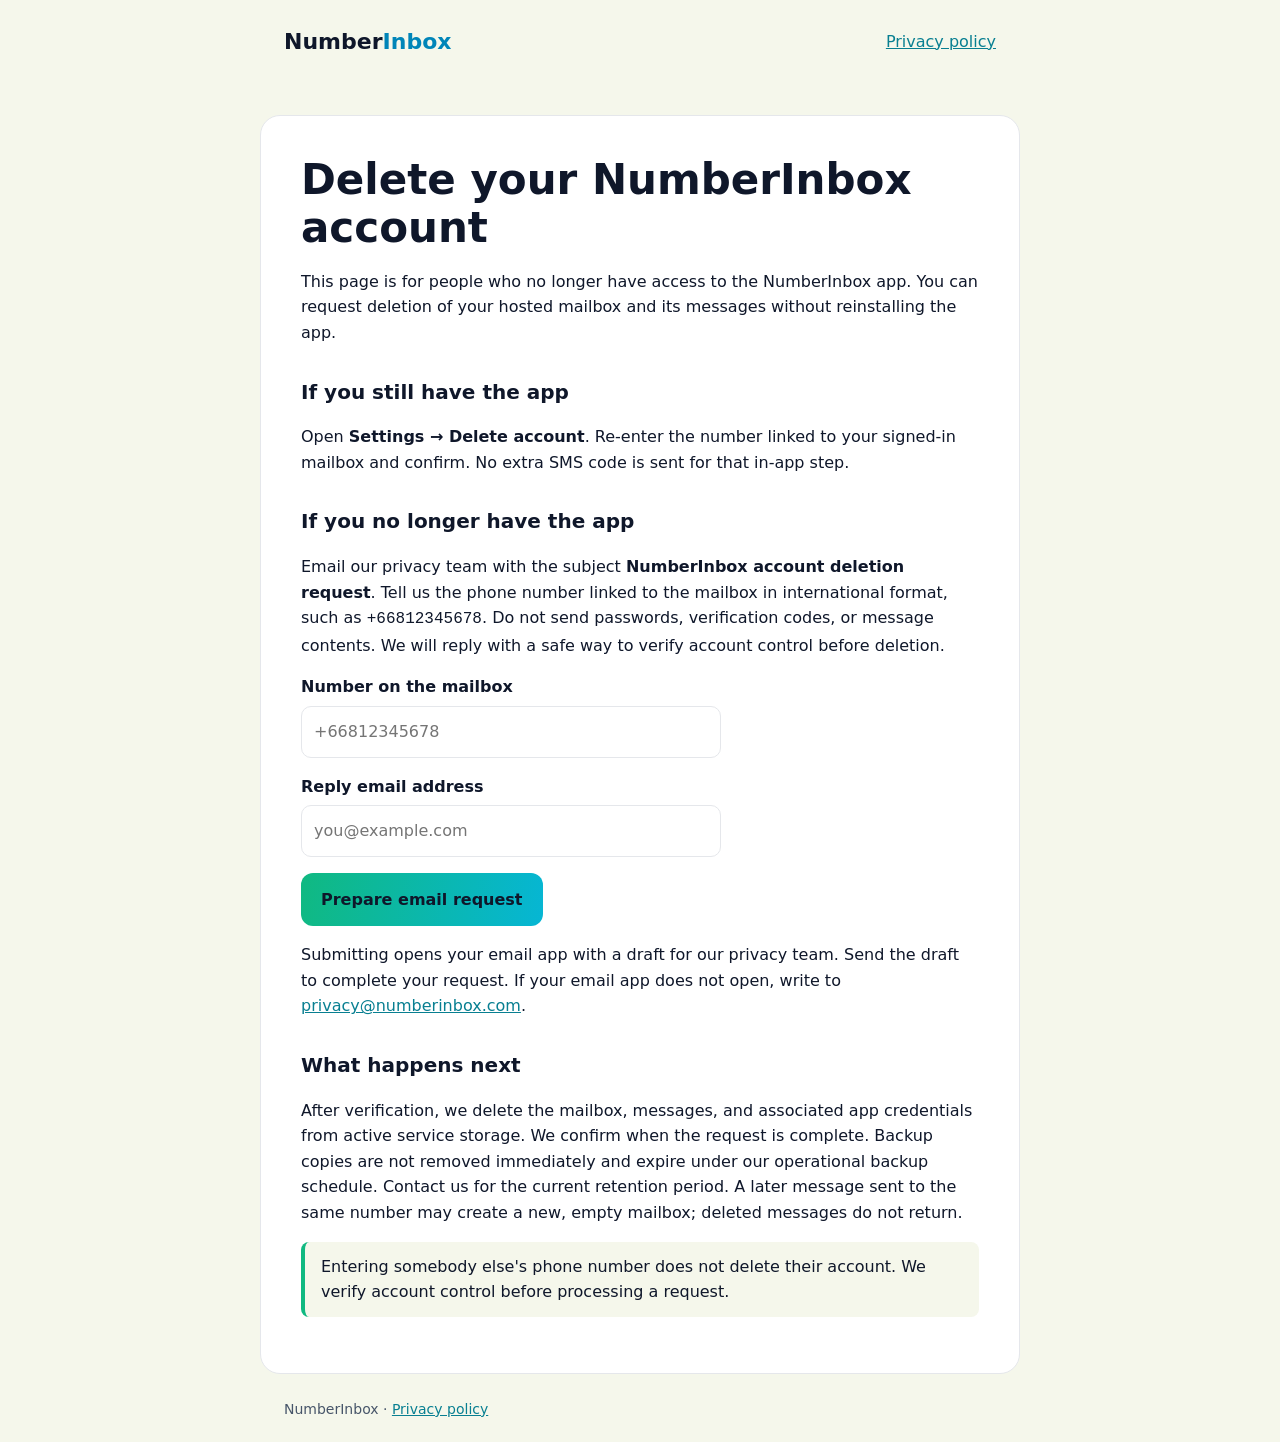
==== delete-account.html @ fffe62d2 "feat: document hosted mail and account deletion requests" ====
<!doctype html>
<html lang="en">
<head>
  <meta charset="utf-8">
  <meta name="viewport" content="width=device-width, initial-scale=1">
  <title>Delete your NumberInbox account</title>
  <meta name="description" content="Request deletion of your NumberInbox mailbox and account data.">
  <style>
    :root { color-scheme: light; --navy:#0F172A; --green:#10B981; --cyan:#06B6D4; --gray:#E5E7EB; --ice:#F5F7EB; }
    * { box-sizing:border-box; }
    body { margin:0; background:var(--ice); color:var(--navy); font:16px/1.6 Inter,system-ui,-apple-system,sans-serif; }
    header,main,footer { max-width:760px; margin:auto; padding:24px; }
    header { display:flex; align-items:center; justify-content:space-between; }
    a { color:#087f91; }
    .brand { font-size:22px; font-weight:800; text-decoration:none; color:var(--navy); }
    .brand span { color:#0085b8; }
    main { background:white; border:1px solid var(--gray); border-radius:20px; padding:40px; margin-top:32px; }
    h1 { font-size:clamp(28px,5vw,42px); line-height:1.15; margin:0 0 16px; }
    h2 { margin-top:30px; font-size:20px; }
    .button { display:inline-block; padding:14px 20px; border-radius:12px; background:linear-gradient(100deg,var(--green),var(--cyan)); color:var(--navy); font-weight:700; text-decoration:none; }
    .note { background:var(--ice); border-left:4px solid var(--green); padding:12px 16px; border-radius:8px; }
    label { display:block; font-weight:600; margin:16px 0 6px; }
    input { width:100%; max-width:420px; padding:12px; border:1px solid var(--gray); border-radius:10px; font:inherit; }
    button { border:0; cursor:pointer; font:inherit; }
    footer { font-size:14px; color:#475569; }
    @media(max-width:640px) { main { margin:12px; padding:24px; } }
  </style>
</head>
<body>
  <header><a class="brand" href="/privacy">Number<span>Inbox</span></a><a href="/privacy">Privacy policy</a></header>
  <main>
    <h1>Delete your NumberInbox account</h1>
    <p>This page is for people who no longer have access to the NumberInbox app. You can request deletion of your hosted mailbox and its messages without reinstalling the app.</p>
    <h2>If you still have the app</h2>
    <p>Open <strong>Settings → Delete account</strong>. Re-enter the number linked to your signed-in mailbox and confirm. No extra SMS code is sent for that in-app step.</p>
    <h2>If you no longer have the app</h2>
    <p>Email our privacy team with the subject <strong>NumberInbox account deletion request</strong>. Tell us the phone number linked to the mailbox in international format, such as <code>+66812345678</code>. Do not send passwords, verification codes, or message contents. We will reply with a safe way to verify account control before deletion.</p>
    <form id="deletion-request">
      <label for="phone">Number on the mailbox</label>
      <input id="phone" name="phone" type="tel" autocomplete="tel" inputmode="tel" placeholder="+66812345678" required>
      <label for="reply">Reply email address</label>
      <input id="reply" name="reply" type="email" autocomplete="email" placeholder="you@example.com" required>
      <p><button class="button" type="submit">Prepare email request</button></p>
    </form>
    <p>Submitting opens your email app with a draft for our privacy team. Send the draft to complete your request. If your email app does not open, write to <a href="mailto:privacy@numberinbox.com">privacy@numberinbox.com</a>.</p>
    <h2>What happens next</h2>
    <p>After verification, we delete the mailbox, messages, and associated app credentials from active service storage. We confirm when the request is complete. Backup copies are not removed immediately and expire under our operational backup schedule. Contact us for the current retention period. A later message sent to the same number may create a new, empty mailbox; deleted messages do not return.</p>
    <p class="note">Entering somebody else's phone number does not delete their account. We verify account control before processing a request.</p>
  </main>
  <footer>NumberInbox · <a href="/privacy">Privacy policy</a></footer>
  <script>
    document.getElementById('deletion-request').addEventListener('submit', function (event) {
      event.preventDefault();
      const phone = document.getElementById('phone').value.trim();
      const reply = document.getElementById('reply').value.trim();
      const subject = encodeURIComponent('NumberInbox account deletion request');
      const body = encodeURIComponent('Mailbox number: ' + phone + '\nReply email: ' + reply + '\n\nPlease tell me how to verify account control.');
      window.location.href = 'mailto:privacy@numberinbox.com?subject=' + subject + '&body=' + body;
    });
  </script>
</body>
</html>
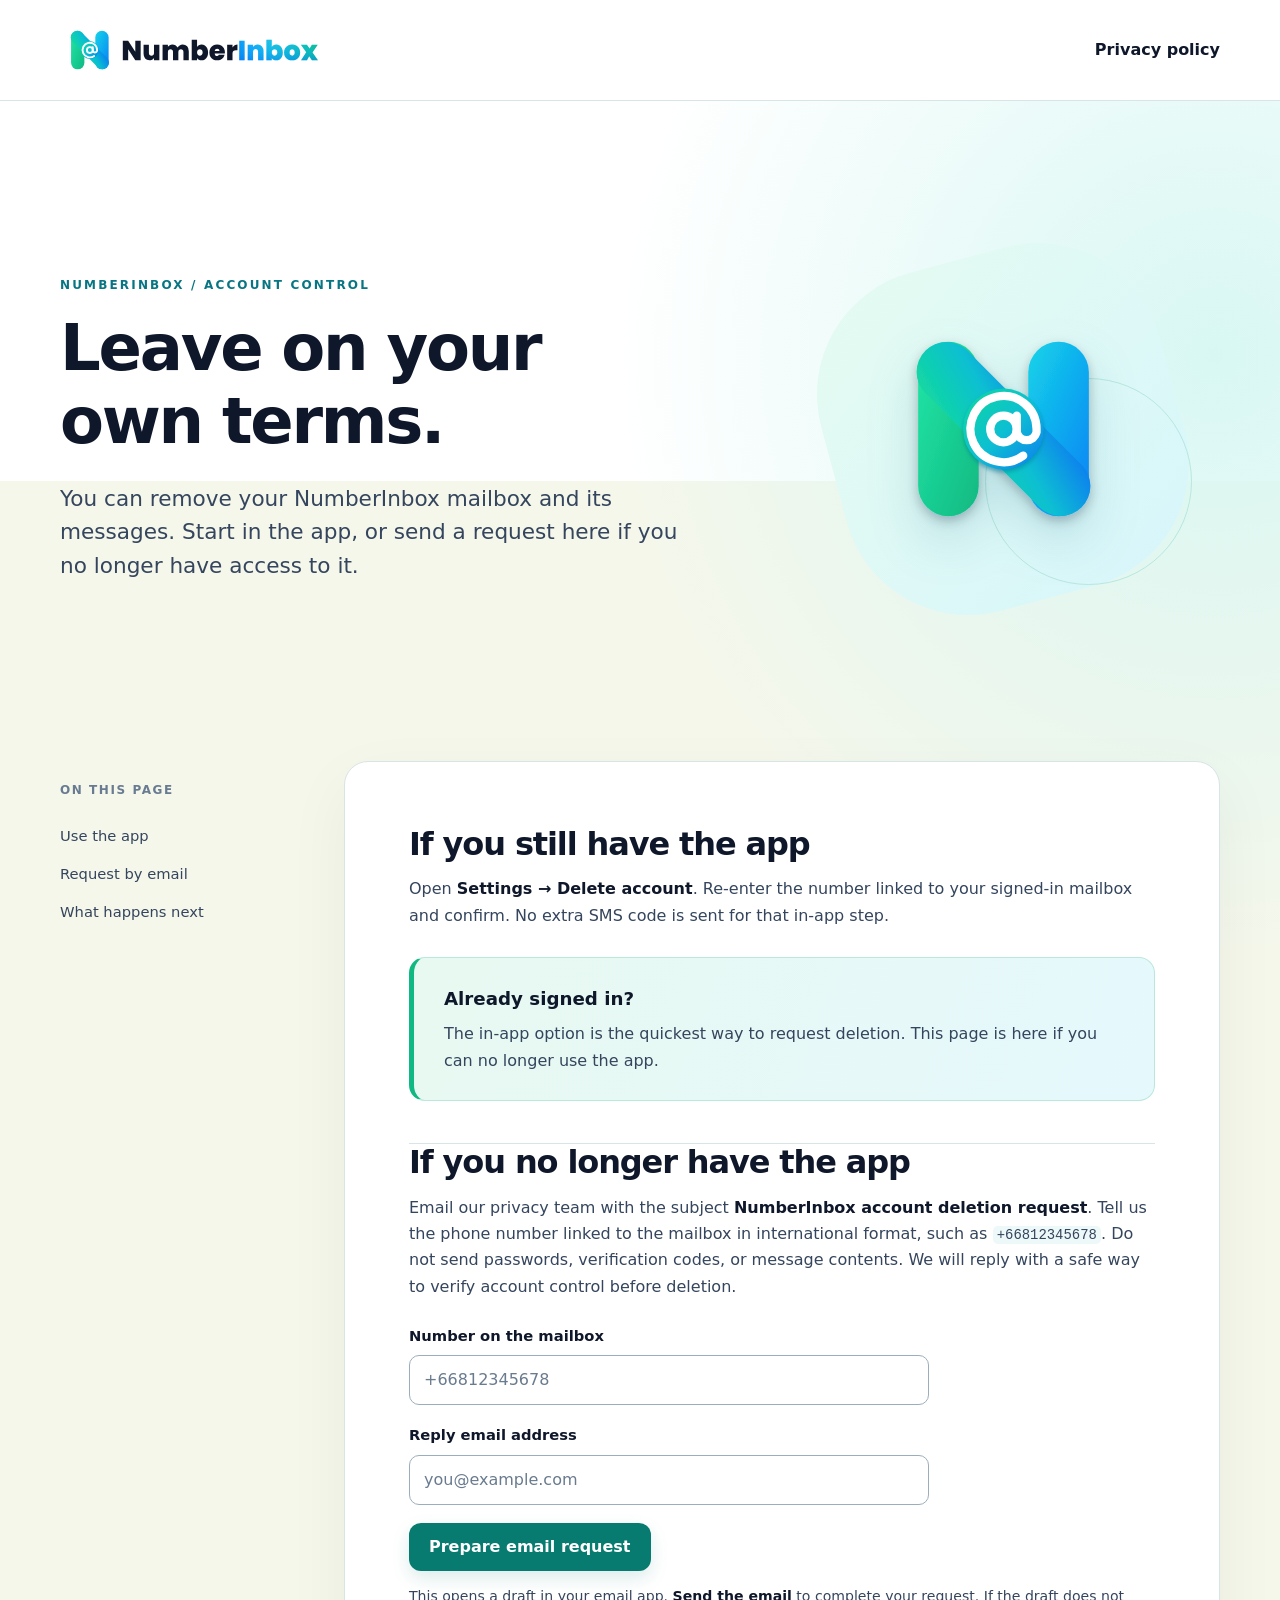
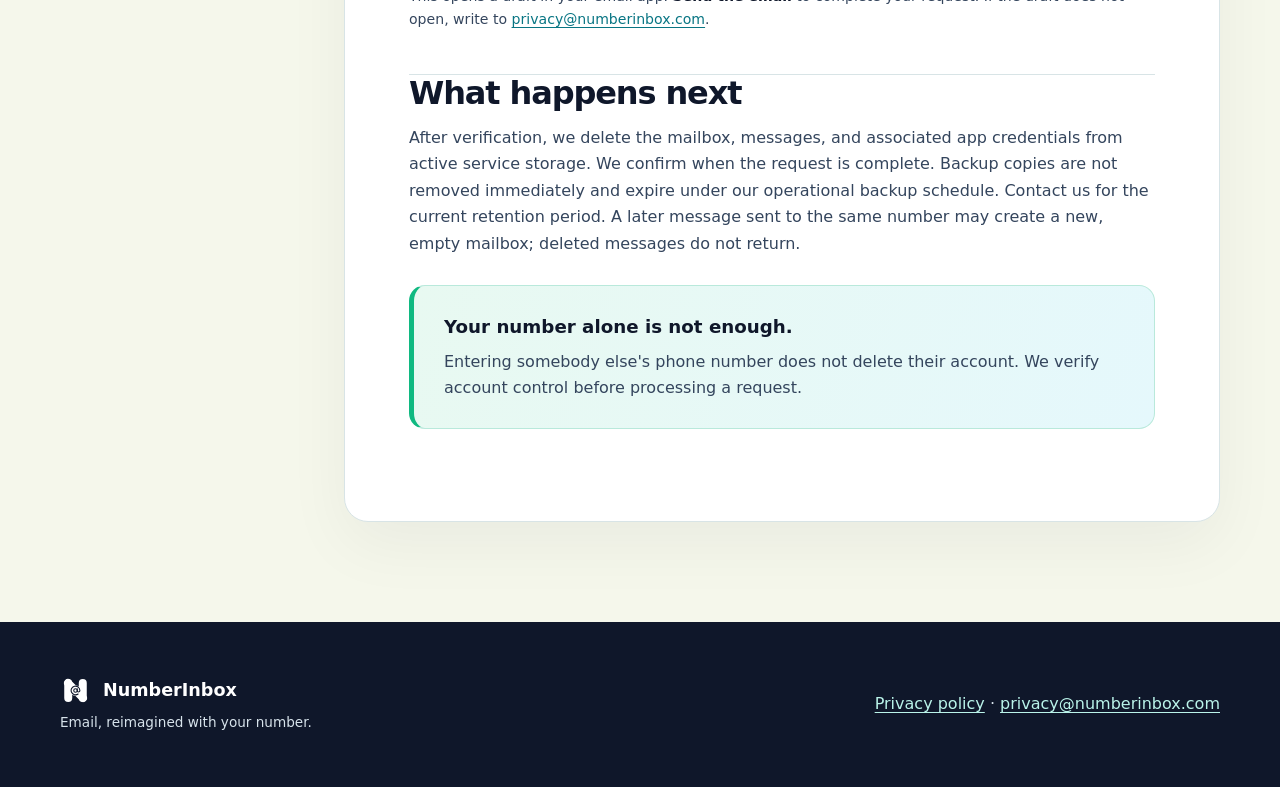
==== commit 00be5baf: "feat: redesign privacy and deletion pages for NumberInbox" ====
--- a/delete-account.html
+++ b/delete-account.html
@@ -3,51 +3,61 @@
 <head>
   <meta charset="utf-8">
   <meta name="viewport" content="width=device-width, initial-scale=1">
-  <title>Delete your NumberInbox account</title>
+  <meta name="theme-color" content="#0F172A">
   <meta name="description" content="Request deletion of your NumberInbox mailbox and account data.">
-  <style>
-    :root { color-scheme: light; --navy:#0F172A; --green:#10B981; --cyan:#06B6D4; --gray:#E5E7EB; --ice:#F5F7EB; }
-    * { box-sizing:border-box; }
-    body { margin:0; background:var(--ice); color:var(--navy); font:16px/1.6 Inter,system-ui,-apple-system,sans-serif; }
-    header,main,footer { max-width:760px; margin:auto; padding:24px; }
-    header { display:flex; align-items:center; justify-content:space-between; }
-    a { color:#087f91; }
-    .brand { font-size:22px; font-weight:800; text-decoration:none; color:var(--navy); }
-    .brand span { color:#0085b8; }
-    main { background:white; border:1px solid var(--gray); border-radius:20px; padding:40px; margin-top:32px; }
-    h1 { font-size:clamp(28px,5vw,42px); line-height:1.15; margin:0 0 16px; }
-    h2 { margin-top:30px; font-size:20px; }
-    .button { display:inline-block; padding:14px 20px; border-radius:12px; background:linear-gradient(100deg,var(--green),var(--cyan)); color:var(--navy); font-weight:700; text-decoration:none; }
-    .note { background:var(--ice); border-left:4px solid var(--green); padding:12px 16px; border-radius:8px; }
-    label { display:block; font-weight:600; margin:16px 0 6px; }
-    input { width:100%; max-width:420px; padding:12px; border:1px solid var(--gray); border-radius:10px; font:inherit; }
-    button { border:0; cursor:pointer; font:inherit; }
-    footer { font-size:14px; color:#475569; }
-    @media(max-width:640px) { main { margin:12px; padding:24px; } }
-  </style>
+  <title>Delete your account · NumberInbox</title>
+  <link rel="icon" href="/assets/numberinbox-mark.svg" type="image/svg+xml">
+  <link rel="stylesheet" href="/styles.css">
 </head>
 <body>
-  <header><a class="brand" href="/privacy">Number<span>Inbox</span></a><a href="/privacy">Privacy policy</a></header>
-  <main>
-    <h1>Delete your NumberInbox account</h1>
-    <p>This page is for people who no longer have access to the NumberInbox app. You can request deletion of your hosted mailbox and its messages without reinstalling the app.</p>
-    <h2>If you still have the app</h2>
-    <p>Open <strong>Settings → Delete account</strong>. Re-enter the number linked to your signed-in mailbox and confirm. No extra SMS code is sent for that in-app step.</p>
-    <h2>If you no longer have the app</h2>
-    <p>Email our privacy team with the subject <strong>NumberInbox account deletion request</strong>. Tell us the phone number linked to the mailbox in international format, such as <code>+66812345678</code>. Do not send passwords, verification codes, or message contents. We will reply with a safe way to verify account control before deletion.</p>
-    <form id="deletion-request">
-      <label for="phone">Number on the mailbox</label>
-      <input id="phone" name="phone" type="tel" autocomplete="tel" inputmode="tel" placeholder="+66812345678" required>
-      <label for="reply">Reply email address</label>
-      <input id="reply" name="reply" type="email" autocomplete="email" placeholder="you@example.com" required>
-      <p><button class="button" type="submit">Prepare email request</button></p>
-    </form>
-    <p>Submitting opens your email app with a draft for our privacy team. Send the draft to complete your request. If your email app does not open, write to <a href="mailto:privacy@numberinbox.com">privacy@numberinbox.com</a>.</p>
-    <h2>What happens next</h2>
-    <p>After verification, we delete the mailbox, messages, and associated app credentials from active service storage. We confirm when the request is complete. Backup copies are not removed immediately and expire under our operational backup schedule. Contact us for the current retention period. A later message sent to the same number may create a new, empty mailbox; deleted messages do not return.</p>
-    <p class="note">Entering somebody else's phone number does not delete their account. We verify account control before processing a request.</p>
-  </main>
-  <footer>NumberInbox · <a href="/privacy">Privacy policy</a></footer>
+  <a class="skip-link" href="#main">Skip to content</a>
+  <header class="site-header">
+    <div class="header-inner">
+      <a class="brand" href="/privacy" aria-label="NumberInbox privacy policy"><img src="/assets/numberinbox-logo.svg" alt="NumberInbox" width="1600" height="360"></a>
+      <nav aria-label="Page navigation"><a class="nav-link" href="/privacy">Privacy policy</a></nav>
+    </div>
+  </header>
+  <div class="page-shell">
+    <div class="hero">
+      <div>
+        <p class="eyebrow">NumberInbox / Account control</p>
+        <h1>Leave on your<br>own terms.</h1>
+        <p class="hero-lede">You can remove your NumberInbox mailbox and its messages. Start in the app, or send a request here if you no longer have access to it.</p>
+      </div>
+      <div class="hero-art" aria-hidden="true"><img src="/assets/numberinbox-mark.svg" alt="" width="512" height="512"></div>
+    </div>
+    <div class="content-grid">
+      <nav class="contents" aria-label="On this page">
+        <p class="contents-title">On this page</p>
+        <a href="#in-app">Use the app</a>
+        <a href="#request">Request by email</a>
+        <a href="#next">What happens next</a>
+      </nav>
+      <main class="document" id="main">
+        <section id="in-app">
+          <h2>If you still have the app</h2>
+          <p>Open <strong>Settings → Delete account</strong>. Re-enter the number linked to your signed-in mailbox and confirm. No extra SMS code is sent for that in-app step.</p>
+          <div class="callout"><span class="callout-title">Already signed in?</span><p>The in-app option is the quickest way to request deletion. This page is here if you can no longer use the app.</p></div>
+        </section>
+        <section id="request">
+          <h2>If you no longer have the app</h2>
+          <p>Email our privacy team with the subject <strong>NumberInbox account deletion request</strong>. Tell us the phone number linked to the mailbox in international format, such as <code>+66812345678</code>. Do not send passwords, verification codes, or message contents. We will reply with a safe way to verify account control before deletion.</p>
+          <form class="request-form" id="deletion-request">
+            <div class="field"><label for="phone">Number on the mailbox</label><input id="phone" name="phone" type="tel" autocomplete="tel" inputmode="tel" placeholder="+66812345678" required></div>
+            <div class="field"><label for="reply">Reply email address</label><input id="reply" name="reply" type="email" autocomplete="email" placeholder="you@example.com" required></div>
+            <div><button class="button" type="submit">Prepare email request</button></div>
+          </form>
+          <p class="form-help">This opens a draft in your email app. <strong>Send the email</strong> to complete your request. If the draft does not open, write to <a href="mailto:privacy@numberinbox.com">privacy@numberinbox.com</a>.</p>
+        </section>
+        <section id="next">
+          <h2>What happens next</h2>
+          <p>After verification, we delete the mailbox, messages, and associated app credentials from active service storage. We confirm when the request is complete. Backup copies are not removed immediately and expire under our operational backup schedule. Contact us for the current retention period. A later message sent to the same number may create a new, empty mailbox; deleted messages do not return.</p>
+          <div class="callout"><span class="callout-title">Your number alone is not enough.</span><p>Entering somebody else's phone number does not delete their account. We verify account control before processing a request.</p></div>
+        </section>
+      </main>
+    </div>
+  </div>
+  <footer class="site-footer"><div class="site-footer-inner"><div><div class="footer-brand"><img src="/assets/numberinbox-mark-white.svg" alt="" width="31" height="31">NumberInbox</div><p>Email, reimagined with your number.</p></div><div><a href="/privacy">Privacy policy</a> · <a href="mailto:privacy@numberinbox.com">privacy@numberinbox.com</a></div></div></footer>
   <script>
     document.getElementById('deletion-request').addEventListener('submit', function (event) {
       event.preventDefault();
--- a/styles.css
+++ b/styles.css
@@ -0,0 +1,93 @@
+:root {
+  color-scheme: light;
+  --navy: #0f172a;
+  --navy-soft: #263852;
+  --emerald: #10b981;
+  --cyan: #06b6d4;
+  --gray: #e5e7eb;
+  --ice: #f5f7eb;
+  --ink: #34455d;
+  --line: #d8e4e6;
+  --surface: #ffffff;
+  --focus: #0753a8;
+}
+
+* { box-sizing: border-box; }
+html { scroll-behavior: smooth; }
+body { margin: 0; background: var(--ice); color: var(--navy); font: 16px/1.65 Inter, ui-sans-serif, system-ui, -apple-system, BlinkMacSystemFont, "Segoe UI", sans-serif; }
+button, input { font: inherit; }
+img { max-width: 100%; }
+a { color: #087583; text-underline-offset: .18em; }
+a:hover { color: #075f70; }
+:focus-visible { outline: 3px solid var(--focus); outline-offset: 4px; border-radius: 4px; }
+.skip-link { position: absolute; z-index: 20; top: -100px; left: 16px; padding: 8px 14px; background: white; color: var(--navy); }
+.skip-link:focus { top: 12px; }
+.site-header { background: #fff; border-bottom: 1px solid var(--line); }
+.header-inner { width: min(1160px, calc(100% - 48px)); min-height: 100px; margin: auto; display: flex; align-items: center; justify-content: space-between; gap: 24px; }
+.brand { display: inline-flex; width: clamp(190px, 25vw, 265px); flex: 0 0 auto; }
+.brand img { display: block; width: 100%; height: auto; }
+.nav-link { color: var(--navy); font-weight: 700; text-decoration: none; border-bottom: 2px solid transparent; padding: 6px 0; }
+.nav-link:hover, .nav-link[aria-current="page"] { color: #087583; border-color: var(--emerald); }
+.page-shell { overflow: hidden; background: radial-gradient(circle at 95% 12%, #d8f7f3 0, transparent 27%), linear-gradient(180deg, #fff 0, #fff 380px, var(--ice) 380px); }
+.hero, .content-grid, .site-footer-inner { width: min(1160px, calc(100% - 48px)); margin: auto; }
+.hero { position: relative; display: grid; grid-template-columns: minmax(0, 1.2fr) minmax(290px, .8fr); align-items: center; gap: clamp(32px, 6vw, 96px); padding: clamp(48px, 6vw, 72px) 0 clamp(56px, 6vw, 76px); }
+.eyebrow { margin: 0 0 16px; color: #087583; font-size: .75rem; font-weight: 800; letter-spacing: .18em; text-transform: uppercase; }
+h1, h2, h3 { color: var(--navy); line-height: 1.14; letter-spacing: -.035em; }
+h1 { font-size: clamp(2.6rem, 5vw, 4.3rem); max-width: 760px; margin: 0 0 24px; }
+.hero-lede { max-width: 630px; color: var(--ink); font-size: clamp(1.08rem, 1.7vw, 1.35rem); line-height: 1.55; margin: 0; }
+.hero-art { position: relative; min-height: 265px; display: flex; align-items: center; justify-content: center; }
+.hero-art::before { content: ""; position: absolute; width: min(100%, 350px); aspect-ratio: 1; border-radius: 36%; background: linear-gradient(145deg, #e5fbf1, #d7f6fb); transform: rotate(-15deg); }
+.hero-art::after { content: ""; position: absolute; width: 205px; height: 205px; border: 1px solid #b7e8df; border-radius: 50%; transform: translate(85px, 52px); }
+.hero-art img { position: relative; z-index: 1; width: min(70%, 235px); filter: drop-shadow(0 22px 24px #096d8b2b); }
+.content-grid { display: grid; grid-template-columns: 220px minmax(0, 1fr); align-items: start; gap: clamp(32px, 5vw, 72px); padding-bottom: 100px; }
+.contents { position: sticky; top: 24px; padding: 20px 0; }
+.contents-title { margin: 0 0 16px; color: #687b91; font-size: .75rem; font-weight: 800; letter-spacing: .13em; text-transform: uppercase; }
+.contents a { display: block; color: var(--ink); text-decoration: none; font-size: .92rem; padding: 7px 0; }
+.contents a:hover { color: #087583; text-decoration: underline; }
+.document { min-width: 0; background: var(--surface); border: 1px solid var(--line); border-radius: 24px; box-shadow: 0 22px 65px #0f172a0d; padding: clamp(26px, 5vw, 64px); }
+.document-meta { margin: 0 0 24px; color: #52647b; font-size: .88rem; }
+.document h2 { font-size: clamp(1.55rem, 2.6vw, 2rem); margin: 48px 0 14px; scroll-margin-top: 24px; }
+.document h2:first-child { margin-top: 0; }
+.document p { color: var(--ink); margin: 0 0 18px; }
+.document ul { color: var(--ink); padding-left: 1.4em; margin: 0 0 20px; }
+.document li { padding-left: 4px; margin: 12px 0; }
+.document strong { color: var(--navy); }
+.document code { font-size: .87em; overflow-wrap: anywhere; background: #edf8f8; border-radius: 5px; padding: .1em .3em; }
+.document section + section { border-top: 1px solid var(--line); margin-top: 42px; }
+.callout { position: relative; padding: 26px 30px; background: linear-gradient(112deg, #e8f9f1, #e5f8fc); border: 1px solid #b9e9db; border-left: 5px solid var(--emerald); border-radius: 16px; margin: 28px 0; }
+.callout p:last-child { margin-bottom: 0; }
+.callout-title { display: block; font-size: 1.14rem; font-weight: 800; margin: 0 0 7px; }
+.button { display: inline-flex; align-items: center; justify-content: center; min-height: 48px; padding: 11px 20px; border: 0; border-radius: 12px; background: #087b70; color: #fff; font-weight: 750; text-align: center; text-decoration: none; cursor: pointer; box-shadow: 0 7px 18px #087b7024; }
+.button:hover { background: #07625b; color: #fff; }
+.text-link { font-weight: 750; }
+.request-form { display: grid; gap: 18px; margin: 24px 0 14px; max-width: 520px; }
+.field label { display: block; margin: 0 0 7px; color: var(--navy); font-size: .92rem; font-weight: 750; }
+.field input { display: block; width: 100%; min-height: 50px; border: 1px solid #9caebd; border-radius: 10px; background: #fff; color: var(--navy); padding: 10px 14px; }
+.field input::placeholder { color: #697b8e; }
+.field input:focus { border-color: #087583; outline: 3px solid #06b6d436; }
+.form-help { font-size: .88rem; }
+.site-footer { background: var(--navy); color: #d7e3eb; }
+.site-footer-inner { min-height: 165px; display: flex; align-items: center; justify-content: space-between; gap: 28px; }
+.footer-brand { display: flex; align-items: center; gap: 12px; color: #fff; font-size: 1.1rem; font-weight: 800; }
+.footer-brand img { width: 31px; height: 31px; }
+.site-footer p { margin: 5px 0 0; font-size: .85rem; }
+.site-footer a { color: #baf4ea; }
+@media (max-width: 800px) {
+  .hero { grid-template-columns: 1fr; gap: 0; padding: 55px 0 65px; }
+  .hero-art { display: none; }
+  .content-grid { display: block; padding-bottom: 50px; }
+  .contents { position: static; display: flex; flex-wrap: wrap; gap: 0 16px; padding: 0 0 22px; }
+  .contents-title { flex-basis: 100%; margin-bottom: 4px; }
+  .contents a { padding: 5px 0; }
+}
+@media (max-width: 560px) {
+  .header-inner, .hero, .content-grid, .site-footer-inner { width: min(100% - 32px, 1160px); }
+  .header-inner { min-height: 75px; gap: 14px; }
+  .brand { width: 172px; }
+  .nav-link { font-size: .85rem; }
+  .hero { padding-top: 42px; }
+  .document { border-radius: 18px; }
+  .callout { padding: 20px; }
+  .site-footer-inner { min-height: 190px; flex-direction: column; align-items: flex-start; justify-content: center; }
+}
+@media (prefers-reduced-motion: reduce) { html { scroll-behavior: auto; } }
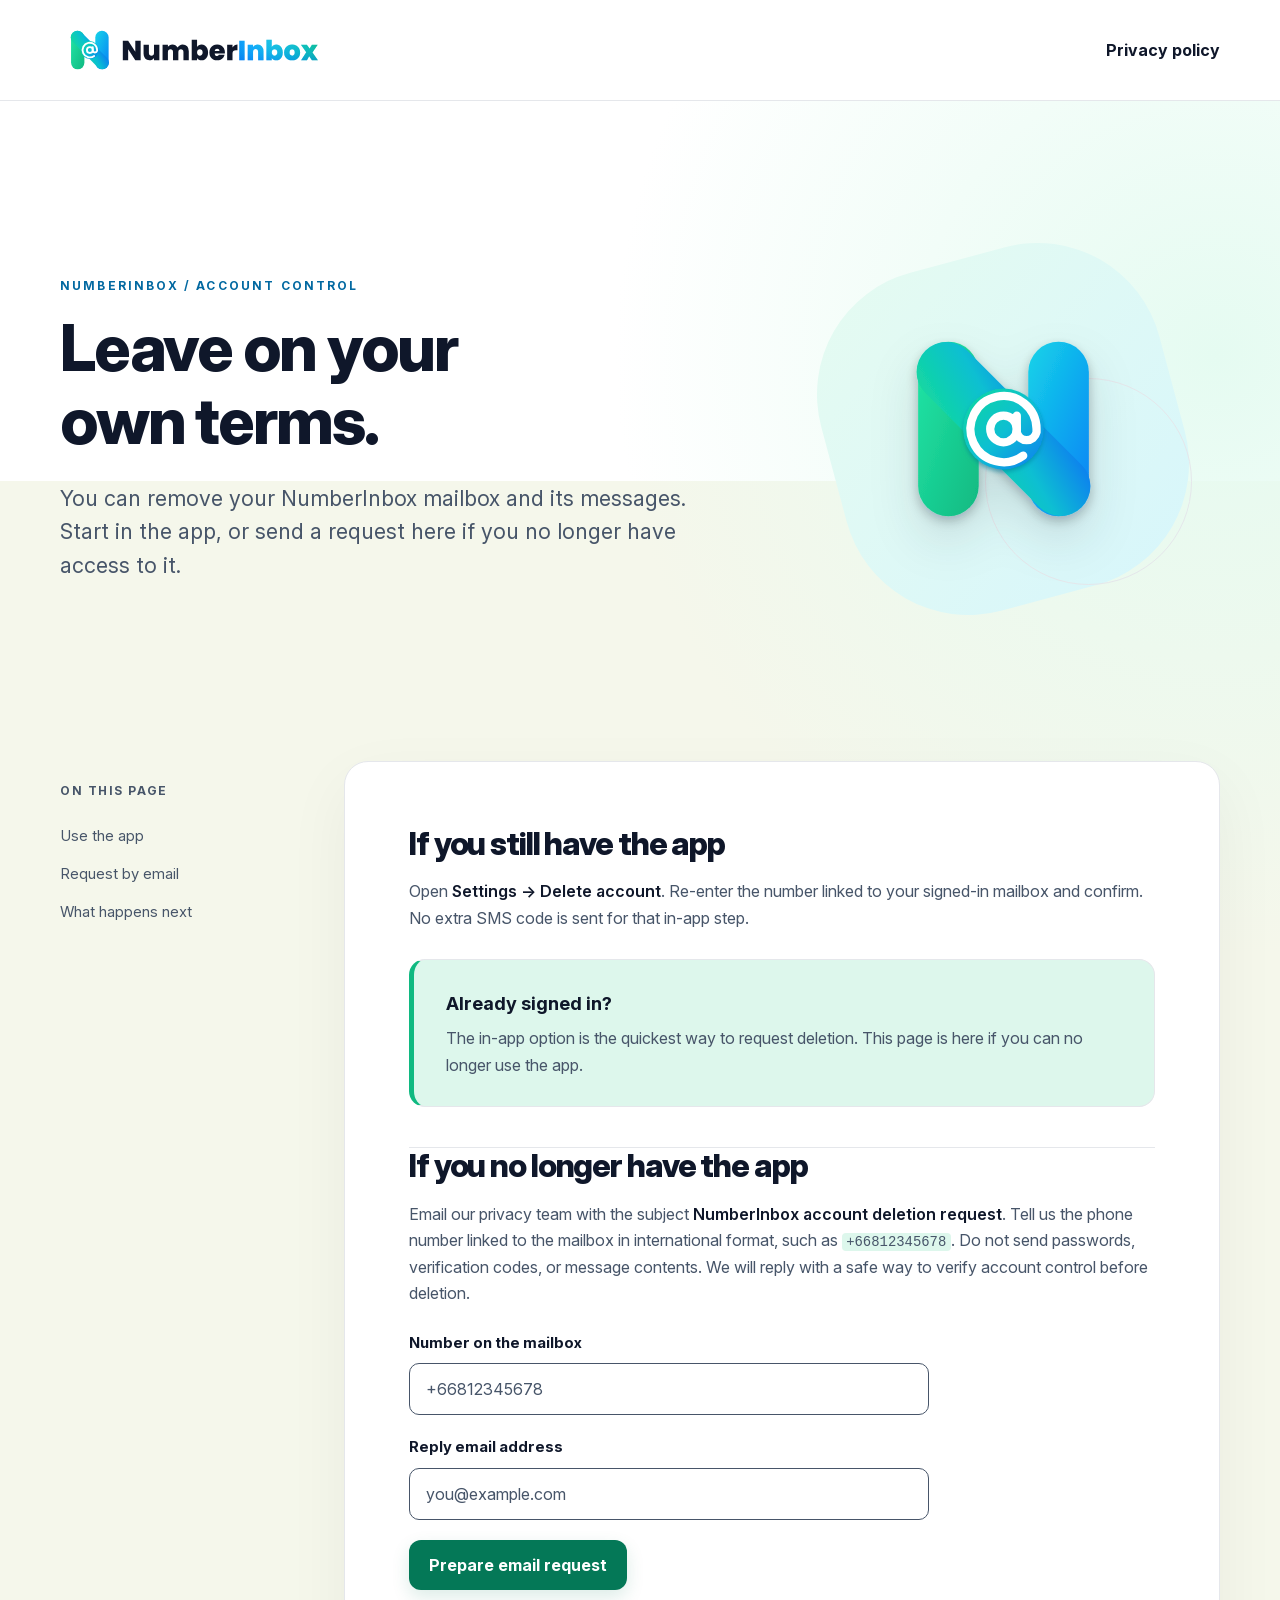
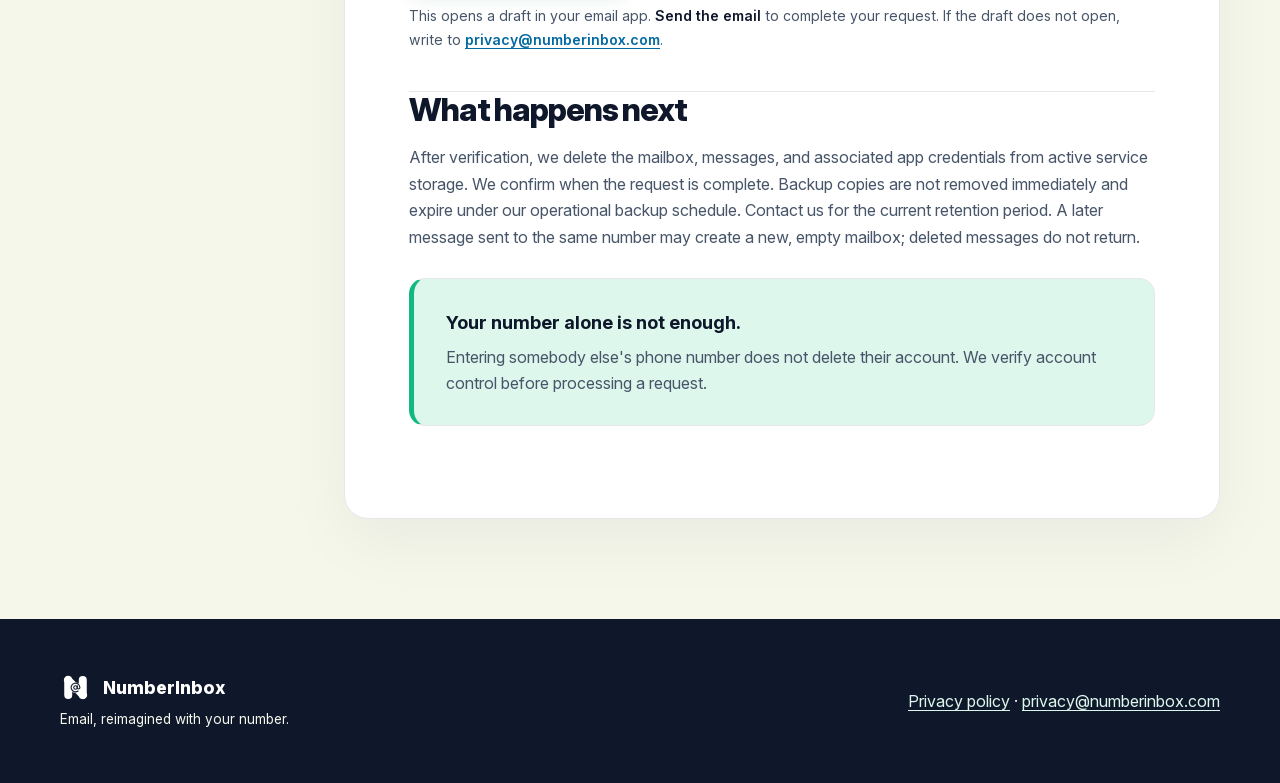
==== commit 88a74ffe: "feat: standardize site brand tokens, self-host Inter, add verification" ====
--- a/delete-account.html
+++ b/delete-account.html
@@ -7,6 +7,11 @@
   <meta name="description" content="Request deletion of your NumberInbox mailbox and account data.">
   <title>Delete your account · NumberInbox</title>
   <link rel="icon" href="/assets/numberinbox-mark.svg" type="image/svg+xml">
+  <link rel="preload"
+        href="/assets/fonts/InterVariable.woff2"
+        as="font"
+        type="font/woff2"
+        crossorigin>
   <link rel="stylesheet" href="/styles.css">
 </head>
 <body>
--- a/styles.css
+++ b/styles.css
@@ -1,77 +1,296 @@
+@font-face {
+  font-family: "Inter";
+  src: url("/assets/fonts/InterVariable.woff2") format("woff2");
+  font-style: normal;
+  font-weight: 100 900;
+  font-display: swap;
+}
+
 :root {
   color-scheme: light;
-  --navy: #0f172a;
-  --navy-soft: #263852;
-  --emerald: #10b981;
-  --cyan: #06b6d4;
-  --gray: #e5e7eb;
-  --ice: #f5f7eb;
-  --ink: #34455d;
-  --line: #d8e4e6;
-  --surface: #ffffff;
-  --focus: #0753a8;
+
+  --color-navy: #0F172A;
+  --color-emerald: #10B981;
+  --color-cyan: #06B6D4;
+  --color-gray: #E5E7EB;
+  --color-ice: #F5F7EB;
+  --color-white: #FFFFFF;
+  --color-action-green: #047857;
+  --color-action-green-hover: #065F46;
+  --color-action-blue: #0369A1;
+  --color-action-blue-hover: #075985;
+  --color-slate: #475569;
+  --color-mint: #DDF7EC;
+  --color-danger: #C0392B;
+  --color-emerald-tint: #E5FBF1;
+  --color-cyan-tint: #D7F6FB;
+
+  --text-primary: var(--color-navy);
+  --text-secondary: var(--color-slate);
+  --surface-page: var(--color-ice);
+  --surface-card: var(--color-white);
+  --surface-callout: var(--color-mint);
+  --border-subtle: var(--color-gray);
+  --border-control: var(--color-slate);
+  --action-primary: var(--color-action-green);
+  --action-primary-hover: var(--color-action-green-hover);
+  --link-default: var(--color-action-blue);
+  --link-hover: var(--color-action-blue-hover);
+  --focus-light: var(--color-action-blue);
+  --focus-dark: var(--color-white);
+
+  --shadow-document: 0 22px 65px rgb(15 23 42 / 5%);
+  --shadow-button: 0 7px 18px rgb(4 120 87 / 14%);
+  --shadow-mark: 0 22px 24px rgb(15 23 42 / 12%);
+
+  --font-body: "Inter", ui-sans-serif, system-ui, -apple-system,
+    BlinkMacSystemFont, "Segoe UI", sans-serif;
+
+  --space-4: 4px;
+  --space-8: 8px;
+  --space-12: 12px;
+  --space-16: 16px;
+  --space-20: 20px;
+  --space-24: 24px;
+  --space-28: 28px;
+  --space-32: 32px;
+  --space-40: 40px;
+  --space-48: 48px;
+  --space-56: 56px;
+  --space-64: 64px;
+  --space-72: 72px;
+  --space-80: 80px;
+  --space-96: 96px;
+  --space-100: 100px;
+
+  --radius-control: 12px;
+  --radius-callout: 16px;
+  --radius-document: 24px;
+  --radius-code: 4px;
+  --radius-focus: 4px;
 }
 
 * { box-sizing: border-box; }
 html { scroll-behavior: smooth; }
-body { margin: 0; background: var(--ice); color: var(--navy); font: 16px/1.65 Inter, ui-sans-serif, system-ui, -apple-system, BlinkMacSystemFont, "Segoe UI", sans-serif; }
+body {
+  margin: 0;
+  background: var(--surface-page);
+  color: var(--text-primary);
+  font-family: var(--font-body);
+  font-size: 1rem;
+  line-height: 1.65;
+}
 button, input { font: inherit; }
 img { max-width: 100%; }
-a { color: #087583; text-underline-offset: .18em; }
-a:hover { color: #075f70; }
-:focus-visible { outline: 3px solid var(--focus); outline-offset: 4px; border-radius: 4px; }
-.skip-link { position: absolute; z-index: 20; top: -100px; left: 16px; padding: 8px 14px; background: white; color: var(--navy); }
+::selection { background: var(--surface-callout); color: var(--text-primary); }
+
+a { color: var(--link-default); text-decoration: underline; text-underline-offset: .18em; }
+a:hover, a:active { color: var(--link-hover); }
+
+:focus-visible {
+  outline: 3px solid var(--focus-light);
+  outline-offset: 4px;
+  border-radius: var(--radius-focus);
+}
+
+.skip-link {
+  position: absolute;
+  z-index: 20;
+  top: -100px;
+  left: 16px;
+  padding: 8px 14px;
+  background: var(--surface-card);
+  color: var(--text-primary);
+}
 .skip-link:focus { top: 12px; }
-.site-header { background: #fff; border-bottom: 1px solid var(--line); }
-.header-inner { width: min(1160px, calc(100% - 48px)); min-height: 100px; margin: auto; display: flex; align-items: center; justify-content: space-between; gap: 24px; }
-.brand { display: inline-flex; width: clamp(190px, 25vw, 265px); flex: 0 0 auto; }
+
+.site-header { background: var(--surface-card); border-bottom: 1px solid var(--border-subtle); }
+.header-inner {
+  width: min(1160px, calc(100% - 48px));
+  min-height: 100px;
+  margin: auto;
+  display: flex;
+  flex-wrap: wrap;
+  align-items: center;
+  justify-content: space-between;
+  gap: 24px;
+}
+.brand { display: inline-flex; width: clamp(190px, 25vw, 265px); flex: 0 1 auto; min-width: 0; }
 .brand img { display: block; width: 100%; height: auto; }
-.nav-link { color: var(--navy); font-weight: 700; text-decoration: none; border-bottom: 2px solid transparent; padding: 6px 0; }
-.nav-link:hover, .nav-link[aria-current="page"] { color: #087583; border-color: var(--emerald); }
-.page-shell { overflow: hidden; background: radial-gradient(circle at 95% 12%, #d8f7f3 0, transparent 27%), linear-gradient(180deg, #fff 0, #fff 380px, var(--ice) 380px); }
+.nav-link {
+  color: var(--text-primary);
+  font-weight: 700;
+  text-decoration: none;
+  border-bottom: 2px solid transparent;
+  padding: 6px 0;
+}
+.nav-link:hover, .nav-link[aria-current="page"] {
+  color: var(--link-default);
+  border-color: var(--color-emerald);
+  text-decoration: underline;
+}
+
+.page-shell {
+  overflow: hidden;
+  background:
+    radial-gradient(circle at 95% 12%, var(--color-emerald-tint) 0, transparent 27%),
+    linear-gradient(180deg, var(--color-white) 0, var(--color-white) 380px, var(--surface-page) 380px);
+}
 .hero, .content-grid, .site-footer-inner { width: min(1160px, calc(100% - 48px)); margin: auto; }
-.hero { position: relative; display: grid; grid-template-columns: minmax(0, 1.2fr) minmax(290px, .8fr); align-items: center; gap: clamp(32px, 6vw, 96px); padding: clamp(48px, 6vw, 72px) 0 clamp(56px, 6vw, 76px); }
-.eyebrow { margin: 0 0 16px; color: #087583; font-size: .75rem; font-weight: 800; letter-spacing: .18em; text-transform: uppercase; }
-h1, h2, h3 { color: var(--navy); line-height: 1.14; letter-spacing: -.035em; }
-h1 { font-size: clamp(2.6rem, 5vw, 4.3rem); max-width: 760px; margin: 0 0 24px; }
-.hero-lede { max-width: 630px; color: var(--ink); font-size: clamp(1.08rem, 1.7vw, 1.35rem); line-height: 1.55; margin: 0; }
+.hero {
+  position: relative;
+  display: grid;
+  grid-template-columns: minmax(0, 1.2fr) minmax(290px, .8fr);
+  align-items: center;
+  gap: clamp(32px, 6vw, 96px);
+  padding: clamp(48px, 6vw, 72px) 0 clamp(56px, 6vw, 76px);
+}
+.eyebrow {
+  margin: 0 0 16px;
+  color: var(--link-default);
+  font-size: .75rem;
+  font-weight: 700;
+  letter-spacing: .18em;
+  text-transform: uppercase;
+}
+h1, h2, h3 { color: var(--text-primary); line-height: 1.14; letter-spacing: -.035em; }
+h1 { font-size: clamp(2.6rem, 5vw, 4.3rem); font-weight: 800; max-width: 760px; margin: 0 0 24px; }
+.hero-lede {
+  max-width: 630px;
+  color: var(--text-secondary);
+  font-size: clamp(1.08rem, 1.7vw, 1.35rem);
+  line-height: 1.55;
+  margin: 0;
+}
 .hero-art { position: relative; min-height: 265px; display: flex; align-items: center; justify-content: center; }
-.hero-art::before { content: ""; position: absolute; width: min(100%, 350px); aspect-ratio: 1; border-radius: 36%; background: linear-gradient(145deg, #e5fbf1, #d7f6fb); transform: rotate(-15deg); }
-.hero-art::after { content: ""; position: absolute; width: 205px; height: 205px; border: 1px solid #b7e8df; border-radius: 50%; transform: translate(85px, 52px); }
-.hero-art img { position: relative; z-index: 1; width: min(70%, 235px); filter: drop-shadow(0 22px 24px #096d8b2b); }
-.content-grid { display: grid; grid-template-columns: 220px minmax(0, 1fr); align-items: start; gap: clamp(32px, 5vw, 72px); padding-bottom: 100px; }
+.hero-art::before {
+  content: "";
+  position: absolute;
+  width: min(100%, 350px);
+  aspect-ratio: 1;
+  border-radius: 36%;
+  background: linear-gradient(145deg, var(--color-emerald-tint), var(--color-cyan-tint));
+  transform: rotate(-15deg);
+}
+.hero-art::after {
+  content: "";
+  position: absolute;
+  width: 205px;
+  height: 205px;
+  border: 1px solid var(--border-subtle);
+  border-radius: 50%;
+  transform: translate(85px, 52px);
+}
+.hero-art img { position: relative; z-index: 1; width: min(70%, 235px); filter: drop-shadow(var(--shadow-mark)); }
+
+.content-grid {
+  display: grid;
+  grid-template-columns: 220px minmax(0, 1fr);
+  align-items: start;
+  gap: clamp(32px, 5vw, 72px);
+  padding-bottom: 100px;
+}
 .contents { position: sticky; top: 24px; padding: 20px 0; }
-.contents-title { margin: 0 0 16px; color: #687b91; font-size: .75rem; font-weight: 800; letter-spacing: .13em; text-transform: uppercase; }
-.contents a { display: block; color: var(--ink); text-decoration: none; font-size: .92rem; padding: 7px 0; }
-.contents a:hover { color: #087583; text-decoration: underline; }
-.document { min-width: 0; background: var(--surface); border: 1px solid var(--line); border-radius: 24px; box-shadow: 0 22px 65px #0f172a0d; padding: clamp(26px, 5vw, 64px); }
-.document-meta { margin: 0 0 24px; color: #52647b; font-size: .88rem; }
-.document h2 { font-size: clamp(1.55rem, 2.6vw, 2rem); margin: 48px 0 14px; scroll-margin-top: 24px; }
+.contents-title {
+  margin: 0 0 16px;
+  color: var(--text-secondary);
+  font-size: .75rem;
+  font-weight: 700;
+  letter-spacing: .13em;
+  text-transform: uppercase;
+}
+.contents a { display: block; color: var(--text-secondary); text-decoration: none; font-size: .92rem; padding: 7px 0; }
+.contents a:hover { color: var(--link-default); text-decoration: underline; }
+
+.document {
+  min-width: 0;
+  background: var(--surface-card);
+  border: 1px solid var(--border-subtle);
+  border-radius: var(--radius-document);
+  box-shadow: var(--shadow-document);
+  padding: clamp(28px, 5vw, 64px);
+}
+.document-meta { margin: 0 0 24px; color: var(--text-secondary); font-size: .88rem; }
+.document h2 { font-size: clamp(1.55rem, 2.6vw, 2rem); font-weight: 800; margin: 40px 0 16px; scroll-margin-top: 24px; }
 .document h2:first-child { margin-top: 0; }
-.document p { color: var(--ink); margin: 0 0 18px; }
-.document ul { color: var(--ink); padding-left: 1.4em; margin: 0 0 20px; }
+.document p { color: var(--text-secondary); margin: 0 0 20px; }
+.document ul { color: var(--text-secondary); padding-left: 1.4em; margin: 0 0 20px; }
 .document li { padding-left: 4px; margin: 12px 0; }
-.document strong { color: var(--navy); }
-.document code { font-size: .87em; overflow-wrap: anywhere; background: #edf8f8; border-radius: 5px; padding: .1em .3em; }
-.document section + section { border-top: 1px solid var(--line); margin-top: 42px; }
-.callout { position: relative; padding: 26px 30px; background: linear-gradient(112deg, #e8f9f1, #e5f8fc); border: 1px solid #b9e9db; border-left: 5px solid var(--emerald); border-radius: 16px; margin: 28px 0; }
+.document strong { color: var(--text-primary); font-weight: 600; }
+.document a { font-weight: 600; }
+.document code {
+  font-size: .87em;
+  overflow-wrap: anywhere;
+  background: var(--surface-callout);
+  border-radius: var(--radius-code);
+  padding: .1em .3em;
+  font-family: ui-monospace, SFMono-Regular, Menlo, Consolas, monospace;
+}
+.document section + section { border-top: 1px solid var(--border-subtle); margin-top: 40px; }
+
+.callout {
+  position: relative;
+  padding: 28px 32px;
+  background: var(--surface-callout);
+  border: 1px solid var(--border-subtle);
+  border-left: 5px solid var(--color-emerald);
+  border-radius: var(--radius-callout);
+  margin: 28px 0;
+}
+.callout p { color: var(--text-secondary); }
 .callout p:last-child { margin-bottom: 0; }
-.callout-title { display: block; font-size: 1.14rem; font-weight: 800; margin: 0 0 7px; }
-.button { display: inline-flex; align-items: center; justify-content: center; min-height: 48px; padding: 11px 20px; border: 0; border-radius: 12px; background: #087b70; color: #fff; font-weight: 750; text-align: center; text-decoration: none; cursor: pointer; box-shadow: 0 7px 18px #087b7024; }
-.button:hover { background: #07625b; color: #fff; }
-.text-link { font-weight: 750; }
-.request-form { display: grid; gap: 18px; margin: 24px 0 14px; max-width: 520px; }
-.field label { display: block; margin: 0 0 7px; color: var(--navy); font-size: .92rem; font-weight: 750; }
-.field input { display: block; width: 100%; min-height: 50px; border: 1px solid #9caebd; border-radius: 10px; background: #fff; color: var(--navy); padding: 10px 14px; }
-.field input::placeholder { color: #697b8e; }
-.field input:focus { border-color: #087583; outline: 3px solid #06b6d436; }
-.form-help { font-size: .88rem; }
-.site-footer { background: var(--navy); color: #d7e3eb; }
-.site-footer-inner { min-height: 165px; display: flex; align-items: center; justify-content: space-between; gap: 28px; }
-.footer-brand { display: flex; align-items: center; gap: 12px; color: #fff; font-size: 1.1rem; font-weight: 800; }
+.callout-title { display: block; font-size: 1.14rem; font-weight: 700; color: var(--text-primary); margin: 0 0 7px; }
+
+.button {
+  display: inline-flex;
+  align-items: center;
+  justify-content: center;
+  min-height: 48px;
+  padding: 12px 20px;
+  border: 0;
+  border-radius: var(--radius-control);
+  background: var(--action-primary);
+  color: var(--color-white);
+  font-weight: 700;
+  text-align: center;
+  text-decoration: none;
+  cursor: pointer;
+  box-shadow: var(--shadow-button);
+}
+.button:hover, .button:active { background: var(--action-primary-hover); color: var(--color-white); text-decoration: none; }
+.text-link { font-weight: 700; text-decoration: underline; }
+
+.request-form { display: grid; gap: 20px; margin: 24px 0 14px; max-width: 520px; }
+.field label { display: block; margin: 0 0 8px; color: var(--text-primary); font-size: .92rem; font-weight: 700; }
+.field input {
+  display: block;
+  width: 100%;
+  min-height: 50px;
+  border: 1px solid var(--border-control);
+  border-radius: 10px;
+  background: var(--surface-card);
+  color: var(--text-primary);
+  padding: 12px 16px;
+}
+.field input::placeholder { color: var(--text-secondary); }
+.field input:focus { border-color: var(--link-default); outline: none; }
+.form-help { font-size: .88rem; color: var(--text-secondary); }
+
+.site-footer { background: var(--color-navy); color: var(--color-ice); }
+.site-footer-inner {
+  min-height: 165px;
+  display: flex;
+  align-items: center;
+  justify-content: space-between;
+  gap: 28px;
+}
+.footer-brand { display: flex; align-items: center; gap: 12px; color: var(--color-white); font-size: 1.1rem; font-weight: 800; }
 .footer-brand img { width: 31px; height: 31px; }
-.site-footer p { margin: 5px 0 0; font-size: .85rem; }
-.site-footer a { color: #baf4ea; }
+.site-footer p { margin: 5px 0 0; font-size: .85rem; color: var(--color-ice); }
+.site-footer a { color: var(--color-mint); text-decoration: underline; }
+.site-footer a:hover, .site-footer a:active { color: var(--color-white); }
+.site-footer :focus-visible { outline-color: var(--focus-dark); }
+
 @media (max-width: 800px) {
   .hero { grid-template-columns: 1fr; gap: 0; padding: 55px 0 65px; }
   .hero-art { display: none; }
@@ -86,7 +305,7 @@
   .brand { width: 172px; }
   .nav-link { font-size: .85rem; }
   .hero { padding-top: 42px; }
-  .document { border-radius: 18px; }
+  .document { border-radius: 16px; }
   .callout { padding: 20px; }
   .site-footer-inner { min-height: 190px; flex-direction: column; align-items: flex-start; justify-content: center; }
 }
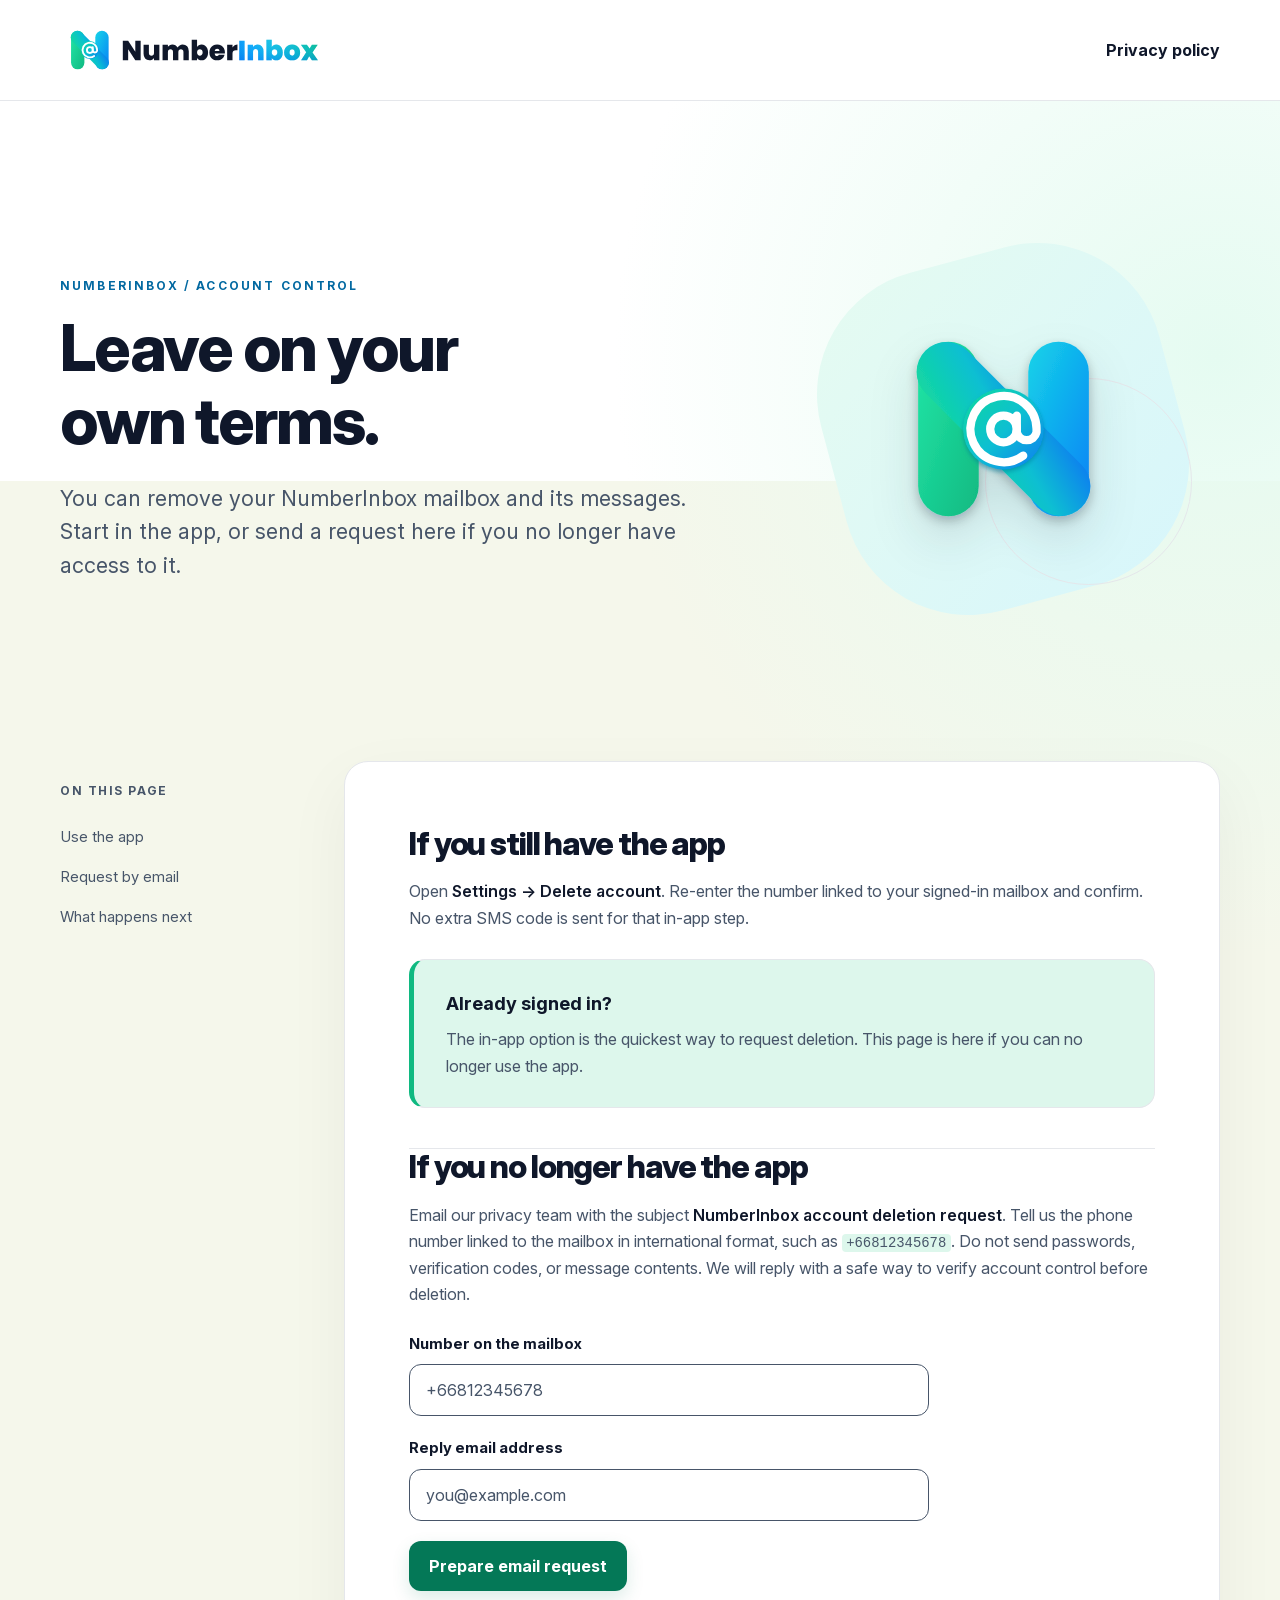
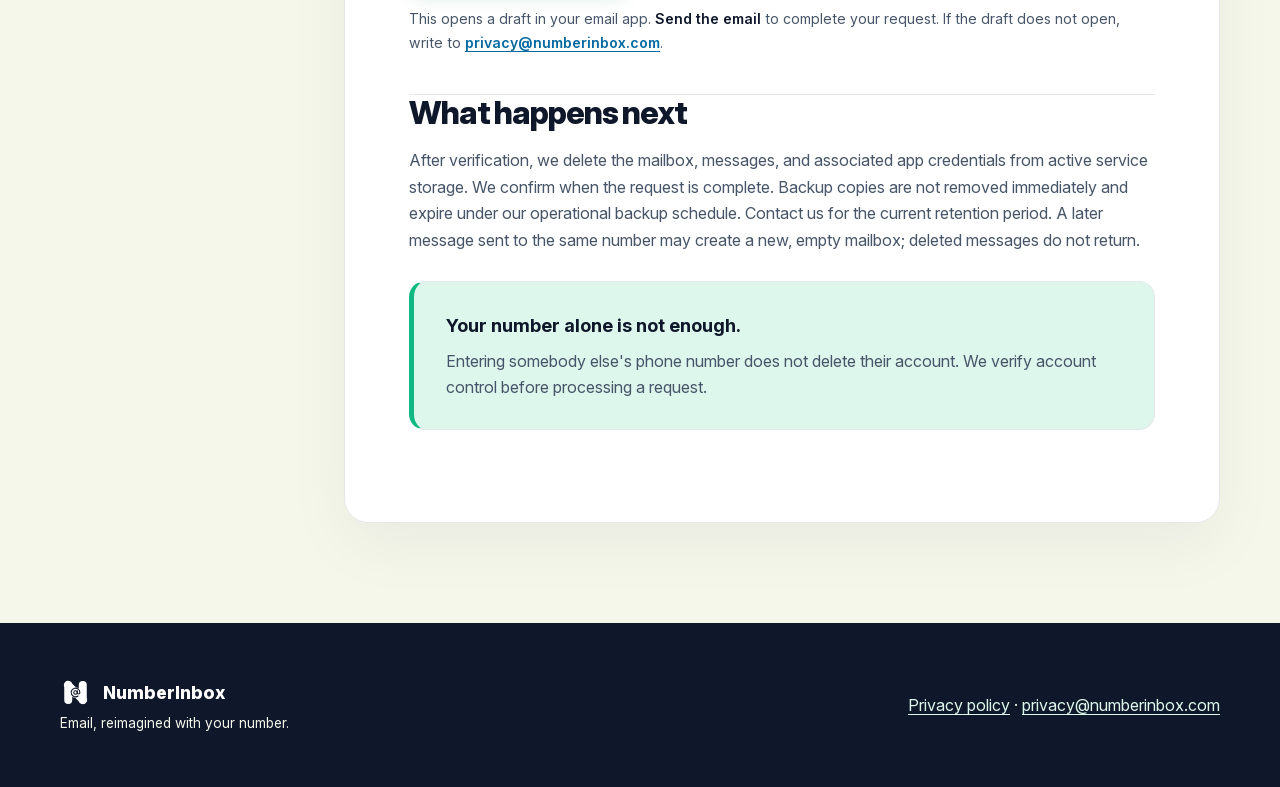
==== commit f935f232: "feat: add PNG favicon and apple touch icon from approved mark" ====
--- a/delete-account.html
+++ b/delete-account.html
@@ -7,6 +7,8 @@
   <meta name="description" content="Request deletion of your NumberInbox mailbox and account data.">
   <title>Delete your account · NumberInbox</title>
   <link rel="icon" href="/assets/numberinbox-mark.svg" type="image/svg+xml">
+  <link rel="icon" href="/assets/favicon.png" type="image/png" sizes="32x32">
+  <link rel="apple-touch-icon" href="/assets/apple-touch-icon.png">
   <link rel="preload"
         href="/assets/fonts/InterVariable.woff2"
         as="font"
--- a/styles.css
+++ b/styles.css
@@ -98,7 +98,7 @@
   z-index: 20;
   top: -100px;
   left: 16px;
-  padding: 8px 14px;
+  padding: var(--space-8) var(--space-16);
   background: var(--surface-card);
   color: var(--text-primary);
 }
@@ -113,7 +113,7 @@
   flex-wrap: wrap;
   align-items: center;
   justify-content: space-between;
-  gap: 24px;
+  gap: var(--space-24);
 }
 .brand { display: inline-flex; width: clamp(190px, 25vw, 265px); flex: 0 1 auto; min-width: 0; }
 .brand img { display: block; width: 100%; height: auto; }
@@ -122,7 +122,7 @@
   font-weight: 700;
   text-decoration: none;
   border-bottom: 2px solid transparent;
-  padding: 6px 0;
+  padding: var(--space-8) 0;
 }
 .nav-link:hover, .nav-link[aria-current="page"] {
   color: var(--link-default);
@@ -142,11 +142,11 @@
   display: grid;
   grid-template-columns: minmax(0, 1.2fr) minmax(290px, .8fr);
   align-items: center;
-  gap: clamp(32px, 6vw, 96px);
-  padding: clamp(48px, 6vw, 72px) 0 clamp(56px, 6vw, 76px);
+  gap: clamp(var(--space-32), 6vw, var(--space-96));
+  padding: clamp(var(--space-48), 6vw, var(--space-72)) 0 clamp(var(--space-56), 6vw, calc(var(--space-72) + var(--space-4)));
 }
 .eyebrow {
-  margin: 0 0 16px;
+  margin: 0 0 var(--space-16);
   color: var(--link-default);
   font-size: .75rem;
   font-weight: 700;
@@ -154,7 +154,7 @@
   text-transform: uppercase;
 }
 h1, h2, h3 { color: var(--text-primary); line-height: 1.14; letter-spacing: -.035em; }
-h1 { font-size: clamp(2.6rem, 5vw, 4.3rem); font-weight: 800; max-width: 760px; margin: 0 0 24px; }
+h1 { font-size: clamp(2.6rem, 5vw, 4.3rem); font-weight: 800; max-width: 760px; margin: 0 0 var(--space-24); }
 .hero-lede {
   max-width: 630px;
   color: var(--text-secondary);
@@ -187,19 +187,19 @@
   display: grid;
   grid-template-columns: 220px minmax(0, 1fr);
   align-items: start;
-  gap: clamp(32px, 5vw, 72px);
-  padding-bottom: 100px;
-}
-.contents { position: sticky; top: 24px; padding: 20px 0; }
+  gap: clamp(var(--space-32), 5vw, var(--space-72));
+  padding-bottom: var(--space-100);
+}
+.contents { position: sticky; top: 24px; padding: var(--space-20) 0; }
 .contents-title {
-  margin: 0 0 16px;
+  margin: 0 0 var(--space-16);
   color: var(--text-secondary);
   font-size: .75rem;
   font-weight: 700;
   letter-spacing: .13em;
   text-transform: uppercase;
 }
-.contents a { display: block; color: var(--text-secondary); text-decoration: none; font-size: .92rem; padding: 7px 0; }
+.contents a { display: block; color: var(--text-secondary); text-decoration: none; font-size: .92rem; padding: var(--space-8) 0; }
 .contents a:hover { color: var(--link-default); text-decoration: underline; }
 
 .document {
@@ -208,16 +208,16 @@
   border: 1px solid var(--border-subtle);
   border-radius: var(--radius-document);
   box-shadow: var(--shadow-document);
-  padding: clamp(28px, 5vw, 64px);
-}
-.document-meta { margin: 0 0 24px; color: var(--text-secondary); font-size: .88rem; }
-.document h2 { font-size: clamp(1.55rem, 2.6vw, 2rem); font-weight: 800; margin: 40px 0 16px; scroll-margin-top: 24px; }
+  padding: clamp(var(--space-28), 5vw, var(--space-64));
+}
+.document-meta { margin: 0 0 var(--space-24); color: var(--text-secondary); font-size: .88rem; }
+.document h2 { font-size: clamp(1.55rem, 2.6vw, 2rem); font-weight: 800; margin: var(--space-40) 0 var(--space-16); scroll-margin-top: var(--space-24); }
 .document h2:first-child { margin-top: 0; }
-.document p { color: var(--text-secondary); margin: 0 0 20px; }
-.document ul { color: var(--text-secondary); padding-left: 1.4em; margin: 0 0 20px; }
-.document li { padding-left: 4px; margin: 12px 0; }
+.document p { color: var(--text-secondary); margin: 0 0 var(--space-20); }
+.document ul { color: var(--text-secondary); padding-left: 1.4em; margin: 0 0 var(--space-20); }
+.document li { padding-left: var(--space-4); margin: var(--space-12) 0; }
 .document strong { color: var(--text-primary); font-weight: 600; }
-.document a { font-weight: 600; }
+.document a:not(.button) { font-weight: 600; }
 .document code {
   font-size: .87em;
   overflow-wrap: anywhere;
@@ -226,27 +226,27 @@
   padding: .1em .3em;
   font-family: ui-monospace, SFMono-Regular, Menlo, Consolas, monospace;
 }
-.document section + section { border-top: 1px solid var(--border-subtle); margin-top: 40px; }
+.document section + section { border-top: 1px solid var(--border-subtle); margin-top: var(--space-40); }
 
 .callout {
   position: relative;
-  padding: 28px 32px;
+  padding: var(--space-28) var(--space-32);
   background: var(--surface-callout);
   border: 1px solid var(--border-subtle);
   border-left: 5px solid var(--color-emerald);
   border-radius: var(--radius-callout);
-  margin: 28px 0;
+  margin: var(--space-28) 0;
 }
 .callout p { color: var(--text-secondary); }
 .callout p:last-child { margin-bottom: 0; }
-.callout-title { display: block; font-size: 1.14rem; font-weight: 700; color: var(--text-primary); margin: 0 0 7px; }
+.callout-title { display: block; font-size: 1.14rem; font-weight: 700; color: var(--text-primary); margin: 0 0 var(--space-8); }
 
 .button {
   display: inline-flex;
   align-items: center;
   justify-content: center;
   min-height: 48px;
-  padding: 12px 20px;
+  padding: var(--space-12) var(--space-20);
   border: 0;
   border-radius: var(--radius-control);
   background: var(--action-primary);
@@ -260,20 +260,20 @@
 .button:hover, .button:active { background: var(--action-primary-hover); color: var(--color-white); text-decoration: none; }
 .text-link { font-weight: 700; text-decoration: underline; }
 
-.request-form { display: grid; gap: 20px; margin: 24px 0 14px; max-width: 520px; }
-.field label { display: block; margin: 0 0 8px; color: var(--text-primary); font-size: .92rem; font-weight: 700; }
+.request-form { display: grid; gap: var(--space-20); margin: var(--space-24) 0 var(--space-16); max-width: 520px; }
+.field label { display: block; margin: 0 0 var(--space-8); color: var(--text-primary); font-size: .92rem; font-weight: 700; }
 .field input {
   display: block;
   width: 100%;
   min-height: 50px;
   border: 1px solid var(--border-control);
-  border-radius: 10px;
+  border-radius: var(--radius-control);
   background: var(--surface-card);
   color: var(--text-primary);
-  padding: 12px 16px;
+  padding: var(--space-12) var(--space-16);
 }
 .field input::placeholder { color: var(--text-secondary); }
-.field input:focus { border-color: var(--link-default); outline: none; }
+.field input:focus { border-color: var(--link-default); }
 .form-help { font-size: .88rem; color: var(--text-secondary); }
 
 .site-footer { background: var(--color-navy); color: var(--color-ice); }
@@ -282,29 +282,29 @@
   display: flex;
   align-items: center;
   justify-content: space-between;
-  gap: 28px;
-}
-.footer-brand { display: flex; align-items: center; gap: 12px; color: var(--color-white); font-size: 1.1rem; font-weight: 800; }
+  gap: var(--space-28);
+}
+.footer-brand { display: flex; align-items: center; gap: var(--space-12); color: var(--color-white); font-size: 1.1rem; font-weight: 800; }
 .footer-brand img { width: 31px; height: 31px; }
-.site-footer p { margin: 5px 0 0; font-size: .85rem; color: var(--color-ice); }
+.site-footer p { margin: var(--space-4) 0 0; font-size: .85rem; color: var(--color-ice); }
 .site-footer a { color: var(--color-mint); text-decoration: underline; }
 .site-footer a:hover, .site-footer a:active { color: var(--color-white); }
 .site-footer :focus-visible { outline-color: var(--focus-dark); }
 
 @media (max-width: 800px) {
-  .hero { grid-template-columns: 1fr; gap: 0; padding: 55px 0 65px; }
+  .hero { grid-template-columns: 1fr; gap: 0; padding: var(--space-56) 0 var(--space-64); }
   .hero-art { display: none; }
   .content-grid { display: block; padding-bottom: 50px; }
-  .contents { position: static; display: flex; flex-wrap: wrap; gap: 0 16px; padding: 0 0 22px; }
-  .contents-title { flex-basis: 100%; margin-bottom: 4px; }
-  .contents a { padding: 5px 0; }
+  .contents { position: static; display: flex; flex-wrap: wrap; gap: 0 var(--space-16); padding: 0 0 var(--space-24); }
+  .contents-title { flex-basis: 100%; margin-bottom: var(--space-4); }
+  .contents a { padding: var(--space-4) 0; }
 }
 @media (max-width: 560px) {
   .header-inner, .hero, .content-grid, .site-footer-inner { width: min(100% - 32px, 1160px); }
-  .header-inner { min-height: 75px; gap: 14px; }
+  .header-inner { min-height: 75px; gap: var(--space-16); }
   .brand { width: 172px; }
   .nav-link { font-size: .85rem; }
-  .hero { padding-top: 42px; }
+  .hero { padding-top: var(--space-40); }
   .document { border-radius: 16px; }
   .callout { padding: 20px; }
   .site-footer-inner { min-height: 190px; flex-direction: column; align-items: flex-start; justify-content: center; }
